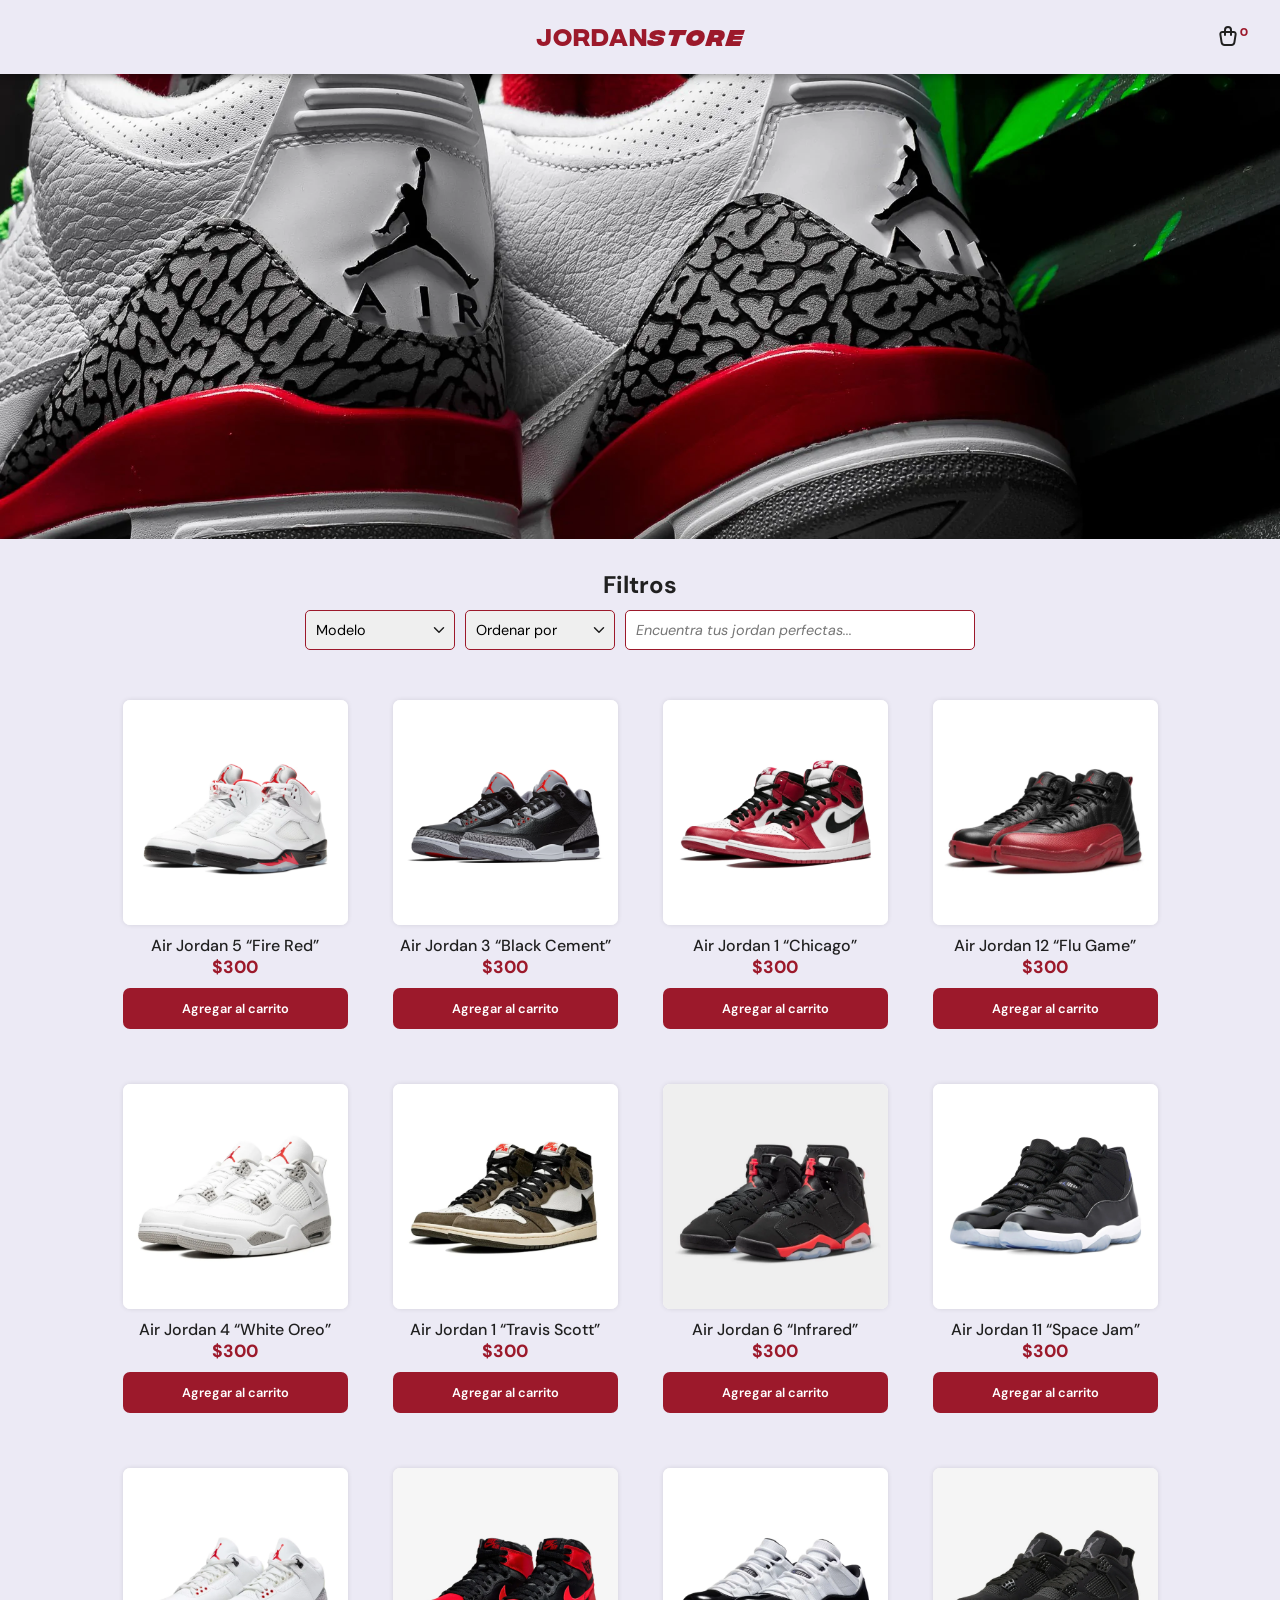
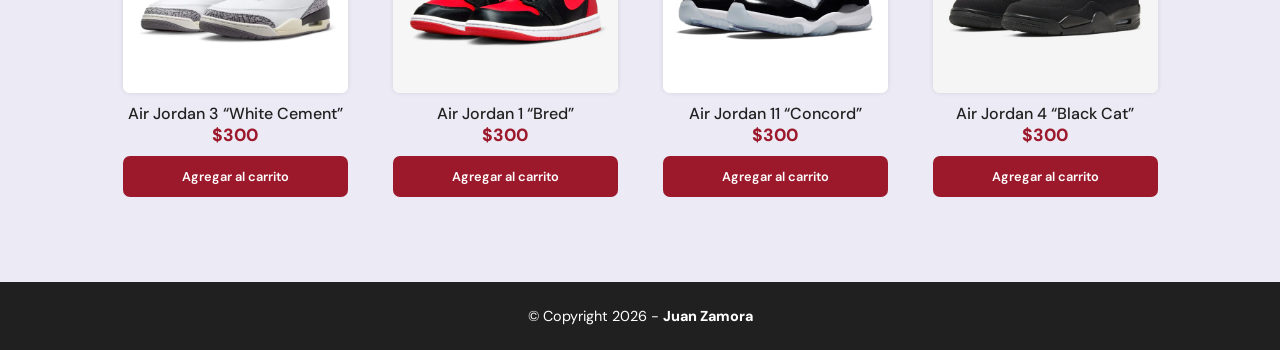
==== index.html @ 6df3b324 "Se carga toda la página JordanStore a Git" ====
<!DOCTYPE html>
<html lang="es">
<head>
    <meta charset="UTF-8">
    <meta name="viewport" content="width=device-width, initial-scale=1.0">
    <title>JordanStore</title>

    <!-- Estilos CSS -->
    <link rel="stylesheet" href="./css/styles.css">

    <!-- Font DM Sans -->
    <link rel="preconnect" href="https://fonts.googleapis.com">
    <link rel="preconnect" href="https://fonts.gstatic.com" crossorigin>
    <link href="https://fonts.googleapis.com/css2?family=DM+Sans:ital,opsz,wght@0,9..40,100..1000;1,9..40,100..1000&display=swap" rel="stylesheet">

    <!-- Favicon -->
    <link rel="shortcut icon" href="./assets/img/favicon.png" type="image/x-icon">
</head>
<body>
    <!-- Header del sitio -->
    <header id="header">
        <h1>Jordan<span>Store</span></h1>
        <div class="carrito">
            <img src="./assets/img/shopping-bag.svg" alt="">
            <div class="contador">0</div>
        </div>
    </header>

    <section class="bannerJordan">
        <img src="./assets/img/banner-jordan.webp" alt="" draggable="false">
    </section>

    <!-- Filtro de productos -->
    <section class="filtroSeccion">
        <h2>Filtros</h2>

        <div class="filtroFull">
            <div class="modelo">
                <select name="modelos" id="modelos">
                    <option value="all" selected>Modelo</option>
                    <option value="jordan-1">Jordan 1</option>
                    <option value="jordan-2">Jordan 2</option>
                    <option value="jordan-3">Jordan 3</option>
                </select>
            </div>

            <div class="orden">
                <select name="ordenProducto" id="ordenProducto">
                    <option value="all" selected>Ordenar por</option>
                    <option value="menor-precio">Menor precio</option>
                    <option value="mayor-precio">Mayor precio</option>
                </select>
            </div>

            <div class="busqueda">
                <input type="search" name="buscar" id="buscar" placeholder="Encuentra tus jordan perfectas...">
            </div>
        </div>
    </section>

    <!-- Sección de productos -->
    <main>
        <section class="listaProductos">
            <div class="container">
                <article class="jordan-1">
                    <div>
                        <img src="./assets/img/air-jordan-5-fire-red.webp" alt="Air Jordan 5 'Fire Red'">
                    </div>

                    <h4 class="producto">Air Jordan 5 “Fire Red”</h4>
                    <p class="precio">$300</p>
                    <button class="btn-carrito">Agregar al carrito</button>
                </article>

                <article class="jordan-1">
                    <div>
                        <img src="./assets/img/air-jordan-3-black-cement.webp" alt="Air Jordan 3 'Black Cement'">
                    </div>
                    
                    <h4 class="producto">Air Jordan 3 “Black Cement”</h4>
                    <p class="precio">$300</p>
                    <button class="btn-carrito">Agregar al carrito</button>
                </article>
                
                <article class="jordan-1">
                    <div>
                        <img src="./assets/img/air-jordan-1-chicago.webp" alt="Air Jordan 1 'Chicago'">
                    </div>
                    
                    <h4 class="producto">Air Jordan 1 “Chicago”</h4>
                    <p class="precio">$300</p>
                    <button class="btn-carrito">Agregar al carrito</button>
                </article>
                
                <article class="jordan-1">
                    <div>
                        <img src="./assets/img/air-jordan-12-flu-game.webp" alt="Air Jordan 12 'Flu Game'">
                    </div>
                    
                    <h4 class="producto">Air Jordan 12 “Flu Game”</h4>
                    <p class="precio">$300</p>
                    <button class="btn-carrito">Agregar al carrito</button>
                </article>
                
                <article class="jordan-1">
                    <div>
                        <img src="./assets/img/air-jordan-4-white-oreo.webp" alt="Air Jordan 4 'White Oreo'">
                    </div>
                    
                    <h4 class="producto">Air Jordan 4 “White Oreo”</h4>
                    <p class="precio">$300</p>
                    <button class="btn-carrito">Agregar al carrito</button>
                </article>
                
                <article class="jordan-1">
                    <div>
                        <img src="./assets/img/air-jordan-1-travis-scott.webp" alt="Air Jordan 1 'Travis Scott'">
                    </div>
                    
                    <h4 class="producto">Air Jordan 1 “Travis Scott”</h4>
                    <p class="precio">$300</p>
                    <button class="btn-carrito">Agregar al carrito</button>
                </article>
                
                <article class="jordan-1">
                    <div>
                        <img src="./assets/img/air-jordan-6-infrared.webp" alt="Air Jordan 6 'Infrared'">
                    </div>
                    
                    <h4 class="producto">Air Jordan 6 “Infrared”</h4>
                    <p class="precio">$300</p>
                    <button class="btn-carrito">Agregar al carrito</button>
                </article>
                
                <article class="jordan-1">
                    <div>
                        <img src="./assets/img/air-jordan-11-space-jam.webp" alt="Air Jordan 11 'Space Jam'">
                    </div>
                    
                    <h4 class="producto">Air Jordan 11 “Space Jam”</h4>
                    <p class="precio">$300</p>
                    <button class="btn-carrito">Agregar al carrito</button>
                </article>
                
                <article class="jordan-1">
                    <div>
                        <img src="./assets/img/air-jordan-3-white-cement.webp" alt="Air Jordan 3 'White Cement'">
                    </div>
                    
                    <h4 class="producto">Air Jordan 3 “White Cement”</h4>
                    <p class="precio">$300</p>
                    <button class="btn-carrito">Agregar al carrito</button>
                </article>
                
                <article class="jordan-1">
                    <div>
                        <img src="./assets/img/air-jordan-1-bred.webp" alt="Air Jordan 1 'Bred'">
                    </div>
                    
                    <h4 class="producto">Air Jordan 1 “Bred”</h4>
                    <p class="precio">$300</p>
                    <button class="btn-carrito">Agregar al carrito</button>
                </article>
                
                <article class="jordan-1">
                    <div>
                        <img src="./assets/img/air-jordan-11-concord.webp" alt="Air Jordan 11 'Concord'">
                    </div>
                    
                    <h4 class="producto">Air Jordan 11 “Concord”</h4>
                    <p class="precio">$300</p>
                    <button class="btn-carrito">Agregar al carrito</button>
                </article>
                
                <article class="jordan-1">
                    <div>
                        <img src="./assets/img/air-jordan-4-black-cat.webp" alt="Air Jordan 4 'Black Cat'">
                    </div>
                    
                    <h4 class="producto">Air Jordan 4 “Black Cat”</h4>
                    <p class="precio">$300</p>
                    <button class="btn-carrito">Agregar al carrito</button>
                </article>
            </div>
        </section>
    </main>

    <!-- Footer -->
    <footer class="footerSite">
        <p>© Copyright 2026 - <span>Juan Zamora</span></p>
    </footer>

    <!-- Javascript -->
    <script src="./js/main.js"></script>
</body>
</html>
---- css/styles.css ----
/* Tipografías */
@font-face {
    font-family: "IntegralCF Regular";
    src: url(../assets/fonts/IntegralCF/Fontspring-DEMO-integralcf-regular.otf);
}

@font-face {
    font-family: "IntegralCF Heavy Oblique";
    src: url(../assets/fonts/IntegralCF/Fontspring-DEMO-integralcf-heavyoblique.otf);
}

/* Configuración general */
* {
    margin: 0;
    padding: 0;
    box-sizing: border-box;
}

body {
    background-color: #ECEAF5;
    color: #202020;
    font-family: "DM Sans", sans-serif;
}

select,
select option,
input,
button {
    font-family: "DM Sans", sans-serif;
}


/* Header del sitio */
#header {
    display: flex;
    justify-content: center;
    align-items: center;
    position: relative;
    background-color: #ECEAF5;
    color: #9C192B;
    width: 100%;
    font-family: "IntegralCF Regular";
    font-size: 0.7rem;
    letter-spacing: 2px;
    margin-top: -3px;
    padding: 25px;
    position: fixed;
    box-shadow: 0 0 10px rgba(0, 0, 0, 0.5);
    z-index: 1000;
}

#header h1 span {
    font-family: "IntegralCF Heavy Oblique";
}

#header .carrito {
    position: absolute;
    display: flex;
    right: 30px;
}

.bannerJordan img {
    width: 100%;
    margin-top: 70px;
}


/* Filtro de productos */
.filtroSeccion {
    width: 100%;
    text-align: center;
    margin: 25px 0 50px;
}

.filtroSeccion .filtroFull {
    display: flex;
    justify-content: center;
    align-items: center;
    margin: 10px 0 20px;
}

.filtroFull select {
    appearance: none;
    background-image: url(../assets/img/chevron-down.svg);
    background-repeat: no-repeat;
    background-position: right 6px center;
    background-size: 18px;
}

.filtroFull .modelo select,
.filtroFull .orden select,
.filtroFull .busqueda input {
    font-size: 0.9rem;
    border: 1px solid #9C192B;
    border-radius: 5px;
    margin: 0 5px;
    padding: 10px 10px;
    outline: none;
}

.filtroFull .modelo select,
.filtroFull .orden select {
    width: 150px;
}

.filtroFull .busqueda input {
    width: 350px;
}

.filtroFull .busqueda input::placeholder {
    font-style: italic;
}

.filtroFull .busqueda input::-webkit-search-cancel-button {
    appearance: none;
}


/* Lista de productos */
.listaProductos {
    display: flex;
    justify-content: center;
    align-items: center;
}

.listaProductos .container {
    display: grid;
    grid-template-columns: repeat(4, 1fr);
    gap: 45px;
}

.container article {
    width: 225px;
}

.container article div {
    background-color: #FFF;
    width: 100%;
    border-radius: 7px;
    box-shadow: 0 0 5px rgba(0, 0, 0, 0.1);
    overflow: hidden;
    transition: all .3s ease;
}

.container article div:hover {
    transform: scale(1.04);
}

.container article div img {
    display: block;
    width: 100%;
    height: 100%;
}

.container article .producto {
    text-align: center;
    font-weight: 500;
    margin-top: 10px;
}

.container article .precio {
    color: #9C192B;
    font-size: 1.1rem;
    font-weight: 800;
    text-align: center;
    margin-bottom: 10px;
}

.container article .btn-carrito {
    display: block;
    background-color: #9C192B;
    color: #FFF;
    width: 100%;
    font-size: 0.8rem;
    font-weight: 600;
    text-decoration: none;
    border: none;
    border-radius: 7px;
    margin-bottom: 10px;
    padding: 12px 0;
    cursor: pointer;
    transition: all .3s ease;
}

.container article .btn-carrito:hover {
    background-color: #801423;
}


/* Footer */
.footerSite {
    background-color: #202020;
    color: #FFF;
    width: 100%;
    text-align: center;
    font-size: 0.9rem;
    margin-top: 75px;
    padding: 25px 0;
}

.footerSite span {
    font-weight: 800;
}
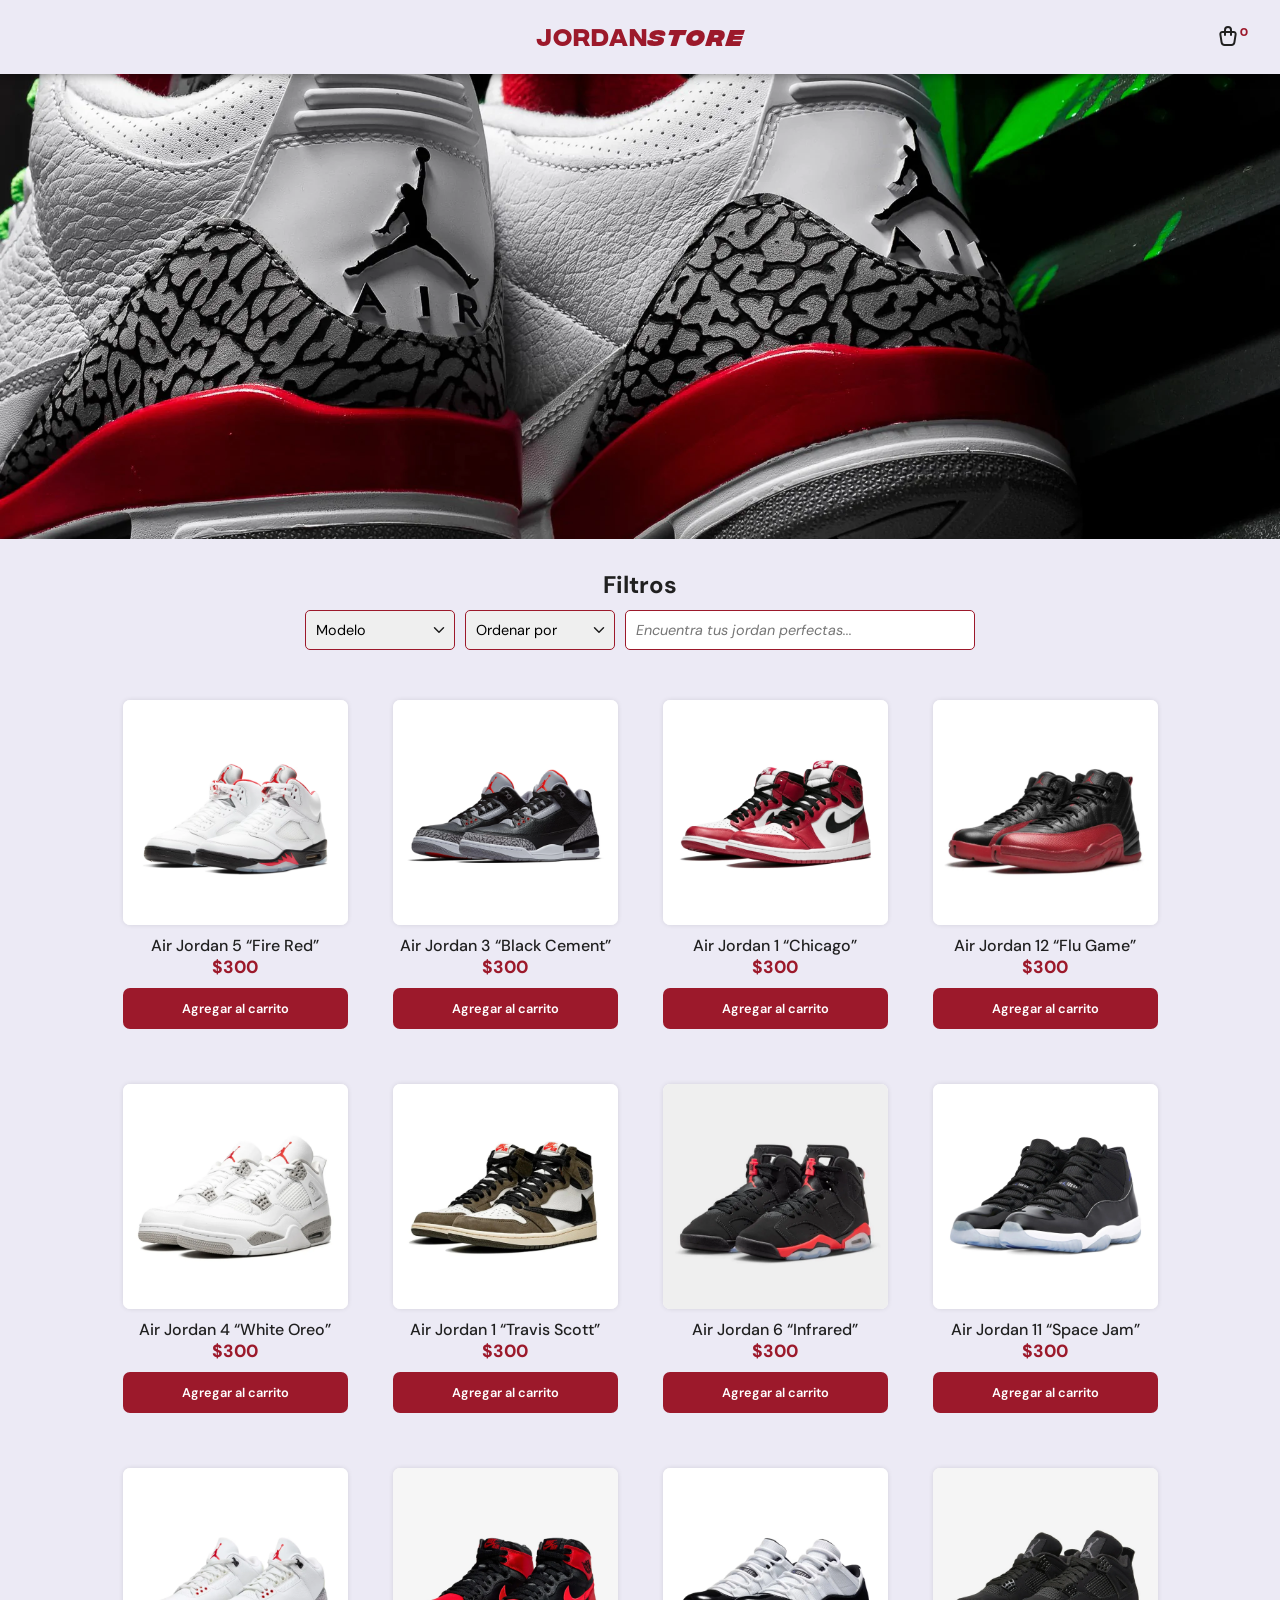
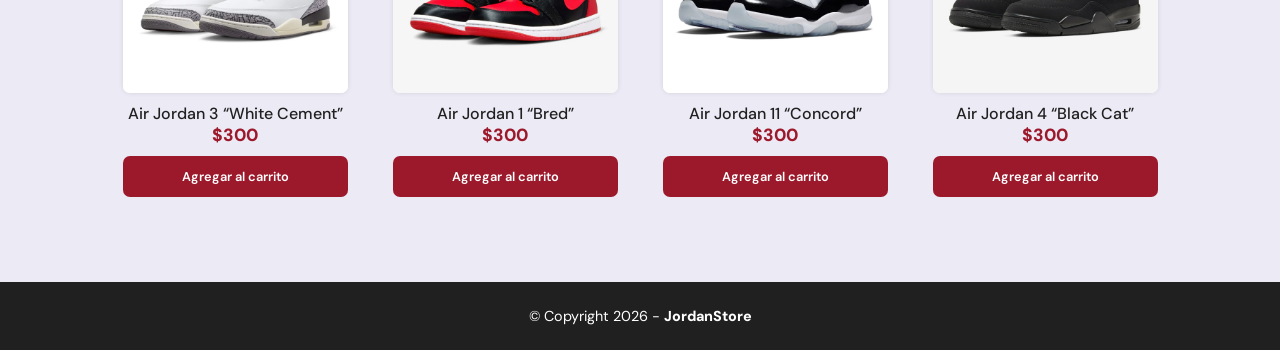
==== commit 61e0d061: "index y styles actualizados" ====
--- a/index.html
+++ b/index.html
@@ -187,7 +187,7 @@
 
     <!-- Footer -->
     <footer class="footerSite">
-        <p>© Copyright 2026 - <span>Juan Zamora</span></p>
+        <p>© Copyright 2026 - <span>JordanStore</span></p>
     </footer>
 
     <!-- Javascript -->
--- a/css/styles.css
+++ b/css/styles.css
@@ -72,11 +72,13 @@
     margin: 25px 0 50px;
 }
 
-.filtroSeccion .filtroFull {
+.filtroFull {
     display: flex;
     justify-content: center;
     align-items: center;
-    margin: 10px 0 20px;
+    flex-wrap: wrap;
+    margin: 10px 30px;
+    gap: 10px;
 }
 
 .filtroFull select {
@@ -93,17 +95,27 @@
     font-size: 0.9rem;
     border: 1px solid #9C192B;
     border-radius: 5px;
-    margin: 0 5px;
     padding: 10px 10px;
     outline: none;
 }
 
-.filtroFull .modelo select,
-.filtroFull .orden select {
+.filtroFull .modelo,
+.filtroFull .orden,
+.filtroFull .busqueda {
+    flex: 0 0 auto;
+}
+
+.filtroFull select,
+.filtroFull input {
+    width: 100%;
+}
+
+.filtroFull .modelo,
+.filtroFull .orden {
     width: 150px;
 }
 
-.filtroFull .busqueda input {
+.filtroFull .busqueda {
     width: 350px;
 }
 
@@ -200,4 +212,48 @@
 
 .footerSite span {
     font-weight: 800;
+}
+
+
+/* Responsive Design */
+@media (max-width: 1140px) {
+    .listaProductos .container {
+        grid-template-columns: repeat(3, 1fr);
+    }
+}
+
+@media (max-width: 850px) {
+    .listaProductos .container {
+        grid-template-columns: repeat(2, 1fr);
+        gap: 30px;
+    }
+}
+
+@media (max-width: 560px) {
+    .listaProductos .container {
+        grid-template-columns: repeat(1, 1fr);
+    }
+
+    .filtroFull .modelo,
+    .filtroFull .orden,
+    .filtroFull .busqueda {
+        flex: 1 1 220px;
+        margin: 0 5px;
+    }
+
+    .filtroFull select,
+    .filtroFull input {
+        width: 100%;
+    }
+}
+
+@media (max-width: 468px) {
+    #header {
+        flex-direction: column;
+    }
+
+    #header .carrito {
+        position: static;
+        margin-top: 15px;
+    }
 }
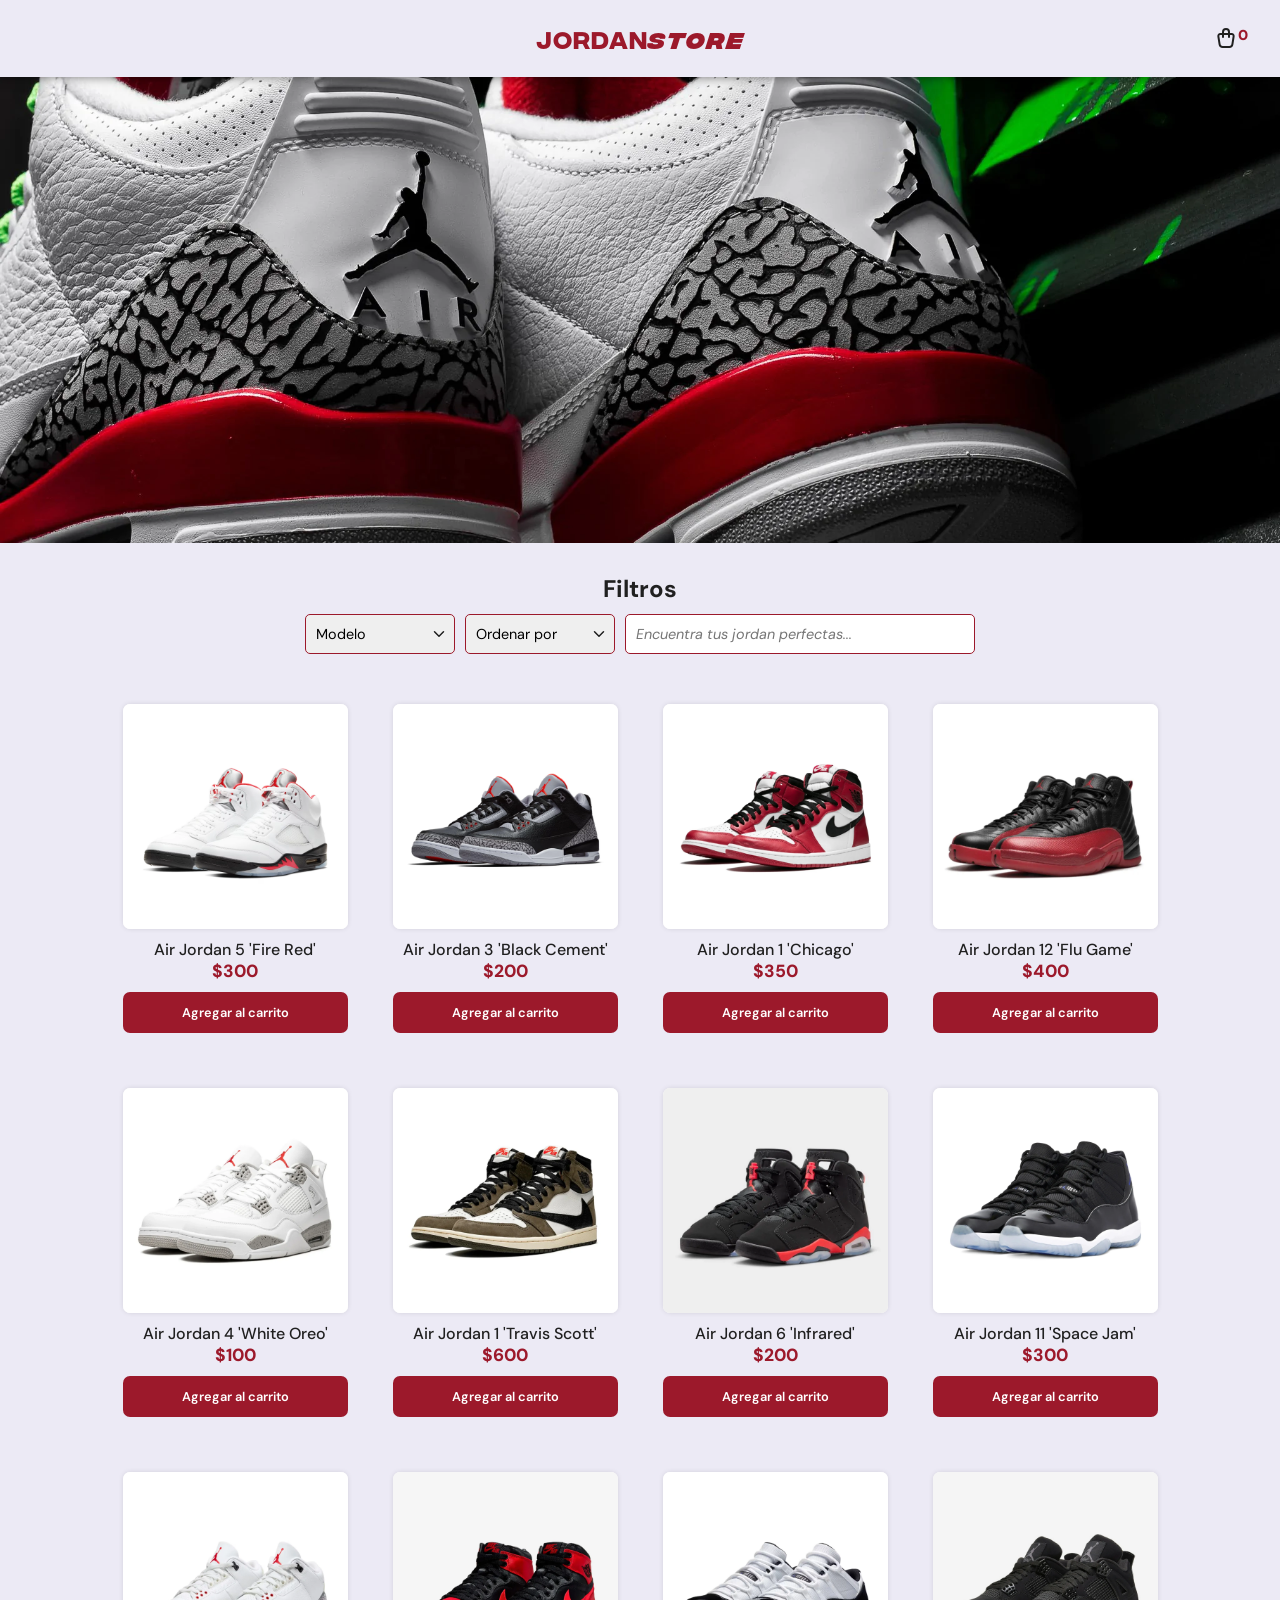
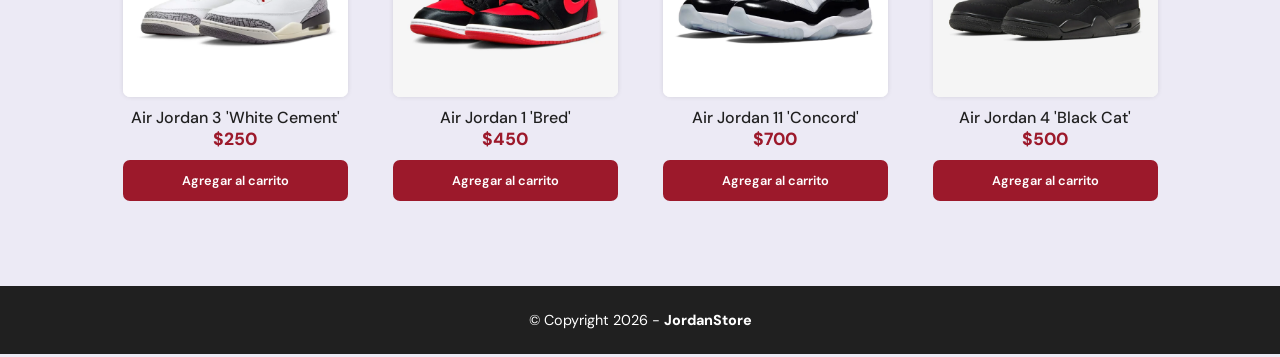
==== commit af38b0a7: "Se cargan todos los archivos para la segunda pre-entrega" ====
--- a/index.html
+++ b/index.html
@@ -15,14 +15,19 @@
 
     <!-- Favicon -->
     <link rel="shortcut icon" href="./assets/img/favicon.png" type="image/x-icon">
+
+    <!-- Javascript -->
+    <script defer src="./js/main.js"></script>
 </head>
 <body>
     <!-- Header del sitio -->
     <header id="header">
         <h1>Jordan<span>Store</span></h1>
         <div class="carrito">
-            <img src="./assets/img/shopping-bag.svg" alt="">
-            <div class="contador">0</div>
+            <a href="./pages/carrito.html">
+                <img src="./assets/img/shopping-bag.svg" alt="Icono de bolsa de compras">
+            </a>
+            <div id="contador-carrito" class="contador">0</div>
         </div>
     </header>
 
@@ -61,127 +66,7 @@
     <!-- Sección de productos -->
     <main>
         <section class="listaProductos">
-            <div class="container">
-                <article class="jordan-1">
-                    <div>
-                        <img src="./assets/img/air-jordan-5-fire-red.webp" alt="Air Jordan 5 'Fire Red'">
-                    </div>
-
-                    <h4 class="producto">Air Jordan 5 “Fire Red”</h4>
-                    <p class="precio">$300</p>
-                    <button class="btn-carrito">Agregar al carrito</button>
-                </article>
-
-                <article class="jordan-1">
-                    <div>
-                        <img src="./assets/img/air-jordan-3-black-cement.webp" alt="Air Jordan 3 'Black Cement'">
-                    </div>
-                    
-                    <h4 class="producto">Air Jordan 3 “Black Cement”</h4>
-                    <p class="precio">$300</p>
-                    <button class="btn-carrito">Agregar al carrito</button>
-                </article>
-                
-                <article class="jordan-1">
-                    <div>
-                        <img src="./assets/img/air-jordan-1-chicago.webp" alt="Air Jordan 1 'Chicago'">
-                    </div>
-                    
-                    <h4 class="producto">Air Jordan 1 “Chicago”</h4>
-                    <p class="precio">$300</p>
-                    <button class="btn-carrito">Agregar al carrito</button>
-                </article>
-                
-                <article class="jordan-1">
-                    <div>
-                        <img src="./assets/img/air-jordan-12-flu-game.webp" alt="Air Jordan 12 'Flu Game'">
-                    </div>
-                    
-                    <h4 class="producto">Air Jordan 12 “Flu Game”</h4>
-                    <p class="precio">$300</p>
-                    <button class="btn-carrito">Agregar al carrito</button>
-                </article>
-                
-                <article class="jordan-1">
-                    <div>
-                        <img src="./assets/img/air-jordan-4-white-oreo.webp" alt="Air Jordan 4 'White Oreo'">
-                    </div>
-                    
-                    <h4 class="producto">Air Jordan 4 “White Oreo”</h4>
-                    <p class="precio">$300</p>
-                    <button class="btn-carrito">Agregar al carrito</button>
-                </article>
-                
-                <article class="jordan-1">
-                    <div>
-                        <img src="./assets/img/air-jordan-1-travis-scott.webp" alt="Air Jordan 1 'Travis Scott'">
-                    </div>
-                    
-                    <h4 class="producto">Air Jordan 1 “Travis Scott”</h4>
-                    <p class="precio">$300</p>
-                    <button class="btn-carrito">Agregar al carrito</button>
-                </article>
-                
-                <article class="jordan-1">
-                    <div>
-                        <img src="./assets/img/air-jordan-6-infrared.webp" alt="Air Jordan 6 'Infrared'">
-                    </div>
-                    
-                    <h4 class="producto">Air Jordan 6 “Infrared”</h4>
-                    <p class="precio">$300</p>
-                    <button class="btn-carrito">Agregar al carrito</button>
-                </article>
-                
-                <article class="jordan-1">
-                    <div>
-                        <img src="./assets/img/air-jordan-11-space-jam.webp" alt="Air Jordan 11 'Space Jam'">
-                    </div>
-                    
-                    <h4 class="producto">Air Jordan 11 “Space Jam”</h4>
-                    <p class="precio">$300</p>
-                    <button class="btn-carrito">Agregar al carrito</button>
-                </article>
-                
-                <article class="jordan-1">
-                    <div>
-                        <img src="./assets/img/air-jordan-3-white-cement.webp" alt="Air Jordan 3 'White Cement'">
-                    </div>
-                    
-                    <h4 class="producto">Air Jordan 3 “White Cement”</h4>
-                    <p class="precio">$300</p>
-                    <button class="btn-carrito">Agregar al carrito</button>
-                </article>
-                
-                <article class="jordan-1">
-                    <div>
-                        <img src="./assets/img/air-jordan-1-bred.webp" alt="Air Jordan 1 'Bred'">
-                    </div>
-                    
-                    <h4 class="producto">Air Jordan 1 “Bred”</h4>
-                    <p class="precio">$300</p>
-                    <button class="btn-carrito">Agregar al carrito</button>
-                </article>
-                
-                <article class="jordan-1">
-                    <div>
-                        <img src="./assets/img/air-jordan-11-concord.webp" alt="Air Jordan 11 'Concord'">
-                    </div>
-                    
-                    <h4 class="producto">Air Jordan 11 “Concord”</h4>
-                    <p class="precio">$300</p>
-                    <button class="btn-carrito">Agregar al carrito</button>
-                </article>
-                
-                <article class="jordan-1">
-                    <div>
-                        <img src="./assets/img/air-jordan-4-black-cat.webp" alt="Air Jordan 4 'Black Cat'">
-                    </div>
-                    
-                    <h4 class="producto">Air Jordan 4 “Black Cat”</h4>
-                    <p class="precio">$300</p>
-                    <button class="btn-carrito">Agregar al carrito</button>
-                </article>
-            </div>
+            <div id="container" class="container"></div>
         </section>
     </main>
 
@@ -189,8 +74,5 @@
     <footer class="footerSite">
         <p>© Copyright 2026 - <span>JordanStore</span></p>
     </footer>
-
-    <!-- Javascript -->
-    <script src="./js/main.js"></script>
 </body>
 </html>
--- a/css/styles.css
+++ b/css/styles.css
@@ -36,6 +36,8 @@
     justify-content: center;
     align-items: center;
     position: relative;
+    position: sticky;
+    top: 0;
     background-color: #ECEAF5;
     color: #9C192B;
     width: 100%;
@@ -44,11 +46,20 @@
     letter-spacing: 2px;
     margin-top: -3px;
     padding: 25px;
-    position: fixed;
     box-shadow: 0 0 10px rgba(0, 0, 0, 0.5);
     z-index: 1000;
 }
 
+#header a {
+    text-decoration: none;
+    color: #9C192B;
+    transition: all .3s ease;
+}
+
+#header a:hover {
+    letter-spacing: 3px;
+}
+
 #header h1 span {
     font-family: "IntegralCF Heavy Oblique";
 }
@@ -59,9 +70,14 @@
     right: 30px;
 }
 
+.carrito .contador {
+    font-family: "DM Sans", sans-serif;
+    font-size: 0.9rem;
+    font-weight: 900;
+}
+
 .bannerJordan img {
     width: 100%;
-    margin-top: 70px;
 }
 
 
@@ -198,6 +214,68 @@
     background-color: #801423;
 }
 
+.container article .btn-carrito:active {
+    transform: translateY(5px);
+}
+
+.titulo-carrito {
+    text-align: center;
+    margin: 40px 0;
+}
+
+.titulo-carrito h2 {
+    font-size: 2rem;
+    font-weight: 500;
+}
+
+#total-carrito {
+    font-size: 1.2rem;
+}
+
+#total-carrito span {
+    background-color: #9C192B;
+    padding: 4px;
+    border-radius: 5px;
+    color: #ECEAF5;
+    font-weight: 700;
+}
+
+.vaciar-carrito {
+    display: flex;
+    justify-content: center;
+    align-items: center;
+    margin: 60px 0 -20px;
+}
+
+.vaciar-carrito button {
+    display: inline-flex;
+    align-items: center;
+    background-color: #9C192B;
+    color: #ECEAF5;
+    font-size: 1.1rem;
+    border: 2px solid #9C192B;
+    border-radius: 100px;
+    padding: 15px 50px;
+    gap: 5px;
+    cursor: pointer;
+    transition: all .3s ease;
+}
+
+.vaciar-carrito button:hover {
+    background-color: #202020;
+    border: 2px solid #9C192B;
+    padding: 15px 60px;
+}
+
+.vaciar-carrito button:active {
+    transform: translateY(5px);
+}
+
+.carrito-limpio {
+    grid-column: 1/-1;
+    text-align: center;
+}
+
 
 /* Footer */
 .footerSite {
